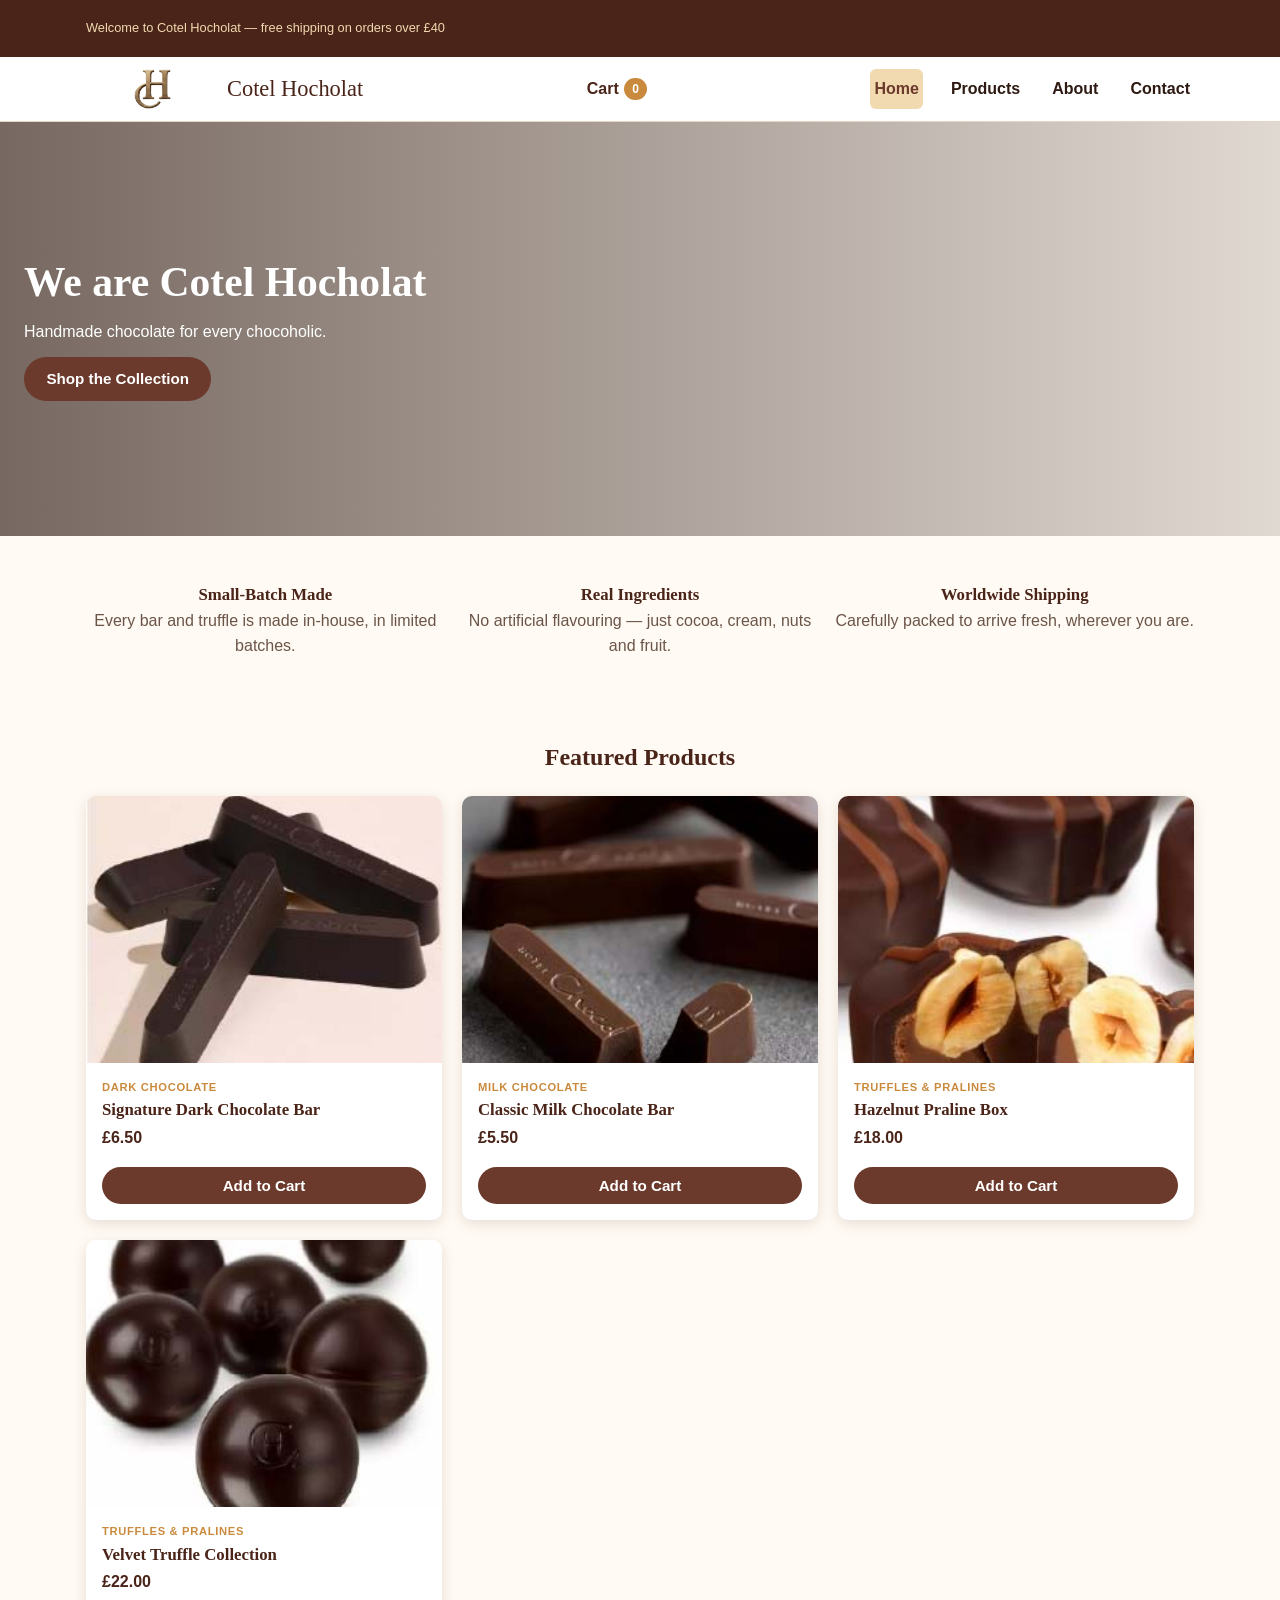
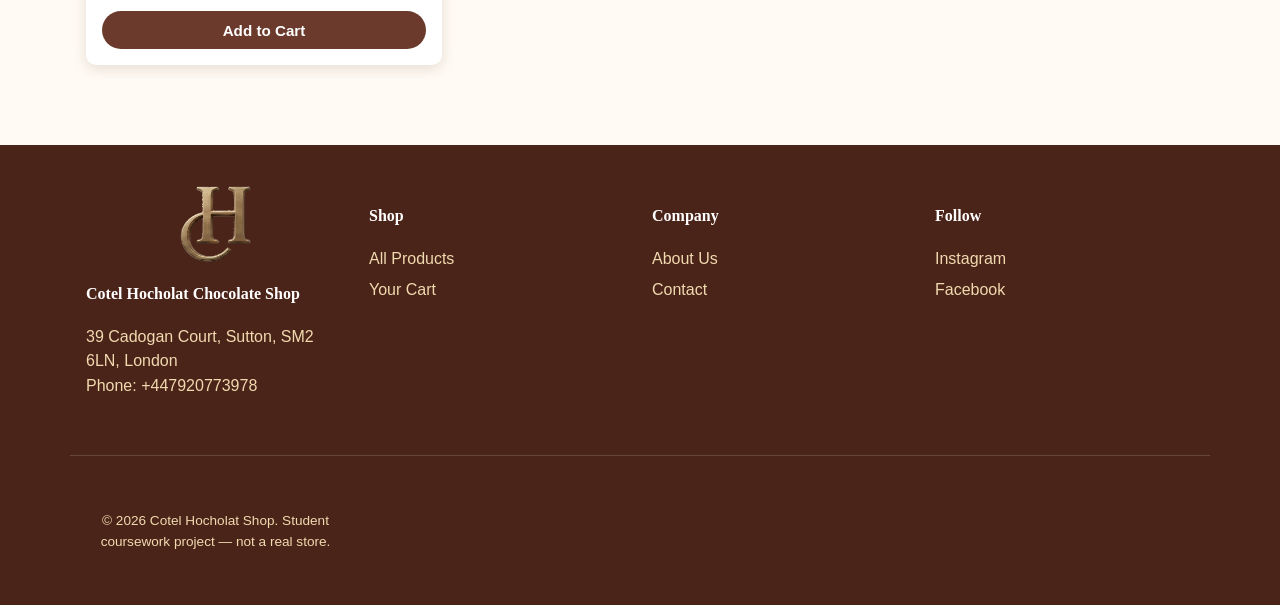
==== index.html @ 2fdb9ab8 "Add files via upload" ====
<!DOCTYPE html>
<html lang="en">
<head>
<meta charset="UTF-8">
<meta name="viewport" content="width=device-width, initial-scale=1">
<title>Cotel Hocholat | Handmade Chocolate Shop</title>
<meta name="description" content="Cotel Hocholat is a small-batch chocolate shop — dark and milk chocolate bars, pralines, truffles, gift boxes and cakes made with real ingredients.">
<link rel="stylesheet" href="../styles/style.css">
<link rel="stylesheet" href="../styles/mobile.css" />
</head>
<body>
<a class="skip-link" href="#main-content">Skip to content</a>

<header class="site-header">
  <div class="top-strip">
    <div class="container">
      <p>Welcome to Cotel Hocholat — free shipping on orders over £40</p>
    </div>
  </div>
  <div class="container nav-bar">
    <a class="brand" href="index.html">
      <img src="../images/logo.png" alt="Cotel Hocholat logo">
      Cotel Hocholat
    </a>
    <button type="button" class="nav-toggle" aria-expanded="false" aria-controls="primary-nav">
      <span class="visually-hidden">Toggle navigation</span>
      <span></span><span></span><span></span>
    </button>
    <nav class="primary-nav" id="primary-nav" aria-label="Primary">
      <ul>
        <li><a href="index.html" aria-current="page">Home</a></li>
        <li><a href="products.html">Products</a></li>
        <li><a href="about.html">About</a></li>
        <li><a href="contact.html">Contact</a></li>
      </ul>
    </nav>
    <a class="nav-cart" href="cart.html">
      Cart <span class="cart-badge" id="cart-count">0</span>
    </a>
  </div>
</header>

<main id="main-content">
  <section class="hero" aria-label="Featured promotion">
    <img src="../images/slide-01.jpg" alt="" >
    <img src="../images/slide-02.jpg" alt="">
    <img src="../images/slide-03.jpg" alt="">
    <img src="../images/slide-04.jpg" alt="">
    <div class="hero__caption">
      <h1>We are Cotel Hocholat</h1>
      <p>Handmade chocolate for every chocoholic.</p>
      <a class="btn btn--primary" href="products.html">Shop the Collection</a>
    </div>
  </section>

  <div class="container">
    <div class="value-props">
      <div class="value-props__item">
        <h3>Small-Batch Made</h3>
        <p>Every bar and truffle is made in-house, in limited batches.</p>
      </div>
      <div class="value-props__item">
        <h3>Real Ingredients</h3>
        <p>No artificial flavouring — just cocoa, cream, nuts and fruit.</p>
      </div>
      <div class="value-props__item">
        <h3>Worldwide Shipping</h3>
        <p>Carefully packed to arrive fresh, wherever you are.</p>
      </div>
    </div>
  </div>

  <section class="section container">
    <h2 class="section__title">Featured Products</h2>
    <div class="product-grid" id="featured-products"></div>
  </section>
</main>

<footer class="site-footer">
  <div class="container">
    <div>
      <img src="../images/footer-logo.png" alt="Cotel Hocholat logo">
      <h4>Cotel Hocholat Chocolate Shop</h4>
      <p>39 Cadogan Court, Sutton, SM2 6LN, London<br>Phone: +447920773978</p>
    </div>
    <div>
      <h4>Shop</h4>
      <ul>
        <li><a href="products.html">All Products</a></li>
        <li><a href="cart.html">Your Cart</a></li>
      </ul>
    </div>
    <div>
      <h4>Company</h4>
      <ul>
        <li><a href="about.html">About Us</a></li>
        <li><a href="contact.html">Contact</a></li>
      </ul>
    </div>
    <div>
      <h4>Follow</h4>
      <ul>
        <li><a href="#">Instagram</a></li>
        <li><a href="#">Facebook</a></li>
      </ul>
    </div>
  </div>
  <div class="container site-footer__bottom">
    <p>&copy; 2026 Cotel Hocholat Shop. Student coursework project — not a real store.</p>
  </div>
</footer>

<script src="../js/products-data.js"></script>
<script src="../js/script.js"></script>
</body>
</html>
---- styles/style.css ----
/* =========================================================
   Cotel Hocholat — original stylesheet, written from scratch.
   Mobile-first. No CSS framework (no Bootstrap/Foundation).
   ========================================================= */

:root {
  --color-bg: #fffaf3;
  --color-surface: #ffffff;
  --color-text: #2e1a12;
  --color-text-muted: #6b5548;
  --color-primary: #6b3a2c;
  --color-primary-dark: #4a2418;
  --color-accent: #c98a3e;
  --color-accent-light: #f1d9b0;
  --color-border: #e6d5c3;
  --color-error: #b3261e;
  --color-success: #2e7d32;
  --font-heading: Georgia, "Times New Roman", serif;
  --font-body: "Segoe UI", Tahoma, Verdana, sans-serif;
  --radius: 10px;
  --shadow-card: 0 4px 14px rgba(46, 26, 18, 0.12);
  --shadow-card-hover: 0 10px 24px rgba(46, 26, 18, 0.2);
}

/* ---------- reset-ish base ---------- */

*,
*::before,
*::after {
  box-sizing: border-box;
}

body {
  margin: 0;
  font-family: var(--font-body);
  color: var(--color-text);
  background: var(--color-bg);
  line-height: 1.55;
}

h1, h2, h3, h4 {
  font-family: var(--font-heading);
  color: var(--color-primary-dark);
  line-height: 1.2;
}

img {
  max-width: 100%;
  display: block;
}

/* The hidden attribute must always win, even over components that set their
   own `display` (e.g. .form uses display:grid, which would otherwise cancel
   the UA [hidden] rule since author styles override the UA stylesheet). */
[hidden] {
  display: none !important;
}

a {
  color: var(--color-primary);
}

.container {
  width: 100%;
  max-width: 1140px;
  margin: 0 auto;
  padding: 0 1rem;
}

.visually-hidden {
  position: absolute;
  width: 1px;
  height: 1px;
  overflow: hidden;
  clip: rect(0 0 0 0);
  white-space: nowrap;
}

/* ---------- focus visibility (accessibility) ---------- */

a:focus-visible,
button:focus-visible,
input:focus-visible,
textarea:focus-visible {
  outline: 3px solid var(--color-accent);
  outline-offset: 2px;
}

/* ---------- skip link ---------- */

.skip-link {
  position: absolute;
  left: 0;
  top: -3rem;
  background: var(--color-primary-dark);
  color: #fff;
  padding: 0.6rem 1rem;
  z-index: 1000;
  transition: top 0.15s ease;
}

.skip-link:focus {
  top: 0;
}

/* ---------- top strip ---------- */

.top-strip {
  background: var(--color-primary-dark);
  color: var(--color-accent-light);
  font-size: 0.8rem;
}

.top-strip .container {
  display: flex;
  justify-content: space-between;
  align-items: center;
  padding-block: 0.35rem;
}

/* ---------- header / nav ---------- */

.site-header {
  background: var(--color-surface);
  border-bottom: 1px solid var(--color-border);
  position: sticky;
  top: 0;
  z-index: 100;
}

.nav-bar {
  display: flex;
  flex-wrap: wrap;
  align-items: center;
  justify-content: space-between;
  padding-block: 0.75rem;
}

.brand {
  display: flex;
  align-items: center;
  gap: 0.5rem;
  text-decoration: none;
  font-family: var(--font-heading);
  font-size: 1.4rem;
  color: var(--color-primary-dark);
}

.brand img {
  height: 40px;
  width: auto;
}

.nav-toggle {
  display: inline-flex;
  flex-direction: column;
  justify-content: center;
  gap: 4px;
  width: 40px;
  height: 36px;
  background: transparent;
  border: 1px solid var(--color-border);
  border-radius: 6px;
  cursor: pointer;
}

.nav-toggle span {
  display: block;
  height: 2px;
  margin: 0 7px;
  background: var(--color-primary-dark);
}

.primary-nav {
  display: none;
  width: 100%;
  order: 3;
}

.primary-nav.is-open {
  display: block;
}

.primary-nav ul {
  list-style: none;
  margin: 0;
  padding: 0.5rem 0 1rem;
  display: flex;
  flex-direction: column;
  gap: 0.25rem;
}

.primary-nav a {
  display: block;
  padding: 0.5rem 0.25rem;
  text-decoration: none;
  color: var(--color-text);
  font-weight: 600;
  border-radius: 6px;
}

.primary-nav a:hover,
.primary-nav a[aria-current="page"] {
  color: var(--color-primary);
  background: var(--color-accent-light);
}

.nav-cart {
  display: flex;
  align-items: center;
  gap: 0.35rem;
  text-decoration: none;
  font-weight: 700;
  color: var(--color-primary-dark);
}

.cart-badge {
  background: var(--color-accent);
  color: #fff;
  border-radius: 999px;
  min-width: 1.4rem;
  height: 1.4rem;
  display: inline-flex;
  align-items: center;
  justify-content: center;
  font-size: 0.75rem;
  padding: 0 0.35rem;
}

/* ---------- buttons ---------- */

.btn {
  display: inline-block;
  border: none;
  border-radius: 999px;
  padding: 0.65rem 1.4rem;
  font-size: 0.95rem;
  font-weight: 700;
  cursor: pointer;
  text-decoration: none;
  transition: background-color 0.15s ease, transform 0.1s ease, box-shadow 0.15s ease;
}

.btn--primary {
  background: var(--color-primary);
  color: #fff;
}

.btn--primary:hover {
  background: var(--color-primary-dark);
  box-shadow: var(--shadow-card);
}

.btn--primary:active {
  transform: scale(0.97);
}

.btn--primary:disabled {
  opacity: 0.6;
  cursor: default;
}

/* ---------- hero ---------- */

.hero {
  position: relative;
  height: 46vh;
  min-height: 280px;
  overflow: hidden;
  color: #fff;
}

.hero img {
  position: absolute;
  inset: 0;
  width: 100%;
  height: 100%;
  object-fit: cover;
  opacity: 0;
  animation: hero-fade 20s infinite;
}

.hero img:nth-child(1) { animation-delay: 0s; }
.hero img:nth-child(2) { animation-delay: 5s; }
.hero img:nth-child(3) { animation-delay: 10s; }
.hero img:nth-child(4) { animation-delay: 15s; }

@keyframes hero-fade {
  0%   { opacity: 0; }
  5%   { opacity: 1; }
  22%  { opacity: 1; }
  27%  { opacity: 0; }
  100% { opacity: 0; }
}

.hero__caption {
  position: relative;
  z-index: 2;
  height: 100%;
  display: flex;
  flex-direction: column;
  align-items: flex-start;
  justify-content: center;
  gap: 0.75rem;
  background: linear-gradient(90deg, rgba(46,26,18,0.65), rgba(46,26,18,0.15));
  padding: 1.5rem;
}

.hero__caption h1,
.hero__caption p {
  color: #fff;
  margin: 0;
}

.hero__caption h1 {
  font-size: clamp(1.6rem, 5vw, 2.6rem);
}

@media (prefers-reduced-motion: reduce) {
  .hero img {
    animation: none;
    opacity: 0;
  }
  .hero img:first-child {
    opacity: 1;
  }
}

/* ---------- icon / value blocks ---------- */

.value-props {
  display: grid;
  gap: 1rem;
  padding-block: 2rem;
  text-align: center;
}

.value-props__item h3 {
  margin-bottom: 0.25rem;
  font-size: 1.05rem;
}

.value-props__item p {
  margin: 0;
  color: var(--color-text-muted);
}

/* ---------- section headings ---------- */

.section {
  padding-block: 2rem;
}

.section__title {
  text-align: center;
  margin-bottom: 1.5rem;
}

/* ---------- product grid & cards ---------- */

.product-grid {
  display: grid;
  grid-template-columns: 1fr;
  gap: 1.25rem;
}

.product-card {
  background: var(--color-surface);
  border-radius: var(--radius);
  box-shadow: var(--shadow-card);
  overflow: hidden;
  display: flex;
  flex-direction: column;
  transition: box-shadow 0.2s ease, transform 0.2s ease;
}

.product-card:hover {
  box-shadow: var(--shadow-card-hover);
  transform: translateY(-3px);
}

.product-card__link {
  text-decoration: none;
  color: inherit;
}

.product-card img {
  aspect-ratio: 4 / 3;
  object-fit: cover;
  width: 100%;
}

.product-card__body {
  padding: 1rem;
}

.product-card__category {
  text-transform: uppercase;
  font-size: 0.7rem;
  letter-spacing: 0.06em;
  color: var(--color-accent);
  font-weight: 700;
  margin: 0 0 0.25rem;
}

.product-card__name {
  font-size: 1.05rem;
  margin: 0 0 0.35rem;
}

.product-card__price {
  font-weight: 700;
  color: var(--color-primary-dark);
  margin: 0;
}

.product-card .btn {
  margin: 0 1rem 1rem;
}

/* ---------- category filter ---------- */

.category-filter {
  display: flex;
  flex-wrap: wrap;
  gap: 0.5rem;
  margin-bottom: 1.5rem;
}

.filter-btn {
  border: 1px solid var(--color-border);
  background: var(--color-surface);
  color: var(--color-text);
  border-radius: 999px;
  padding: 0.4rem 1rem;
  font-size: 0.85rem;
  cursor: pointer;
}

.filter-btn:hover {
  border-color: var(--color-primary);
}

.filter-btn.is-active {
  background: var(--color-primary);
  border-color: var(--color-primary);
  color: #fff;
}

/* ---------- product detail ---------- */

.product-detail {
  display: grid;
  gap: 1.5rem;
  padding-block: 2rem;
}

.product-detail__image img {
  border-radius: var(--radius);
  box-shadow: var(--shadow-card);
}

.product-detail__price {
  font-size: 1.4rem;
  font-weight: 700;
  color: var(--color-primary-dark);
}

.product-detail__description {
  color: var(--color-text-muted);
}

.qty-control {
  display: flex;
  align-items: center;
  gap: 0.5rem;
  margin-block: 1rem;
}

.qty-control label {
  margin-right: 0.25rem;
  font-weight: 600;
}

.qty-btn {
  width: 2.2rem;
  height: 2.2rem;
  border-radius: 50%;
  border: 1px solid var(--color-border);
  background: var(--color-surface);
  font-size: 1.1rem;
  cursor: pointer;
  line-height: 1;
}

.qty-btn:hover {
  background: var(--color-accent-light);
}

.qty {
  width: 3.5rem;
  text-align: center;
  padding: 0.4rem;
  border: 1px solid var(--color-border);
  border-radius: 6px;
  font-size: 1rem;
}

/* ---------- cart page ---------- */

.cart-table-wrapper {
  overflow-x: auto;
}

.cart-table {
  width: 100%;
  border-collapse: collapse;
  min-width: 560px;
}

.cart-table th,
.cart-table td {
  padding: 0.75rem 0.5rem;
  border-bottom: 1px solid var(--color-border);
  text-align: left;
  vertical-align: middle;
}

.cart-table__image img {
  width: 64px;
  height: 64px;
  object-fit: cover;
  border-radius: 6px;
}

.cart-table__name a {
  text-decoration: none;
  font-weight: 600;
}

.cart-remove-btn {
  width: 2rem;
  height: 2rem;
  border-radius: 50%;
  border: 1px solid var(--color-border);
  background: var(--color-surface);
  color: var(--color-error);
  font-size: 1.1rem;
  cursor: pointer;
  line-height: 1;
}

.cart-remove-btn:hover {
  background: var(--color-error);
  color: #fff;
  border-color: var(--color-error);
}

.cart-summary {
  margin-top: 1.5rem;
  padding: 1.25rem;
  background: var(--color-surface);
  border-radius: var(--radius);
  box-shadow: var(--shadow-card);
  max-width: 360px;
  margin-left: auto;
}

.cart-summary__row {
  display: flex;
  justify-content: space-between;
  padding-block: 0.35rem;
}

.cart-summary__row--total {
  font-weight: 700;
  font-size: 1.1rem;
  border-top: 1px solid var(--color-border);
  margin-top: 0.35rem;
  padding-top: 0.6rem;
}

.empty-state {
  text-align: center;
  color: var(--color-text-muted);
  padding: 2rem 0;
}

/* ---------- forms (contact page) ---------- */

.form {
  max-width: 560px;
  display: grid;
  gap: 1rem;
}

.form-field {
  display: grid;
  gap: 0.35rem;
}

.form-field label {
  font-weight: 600;
}

.form-field input,
.form-field textarea {
  padding: 0.65rem 0.75rem;
  border: 1px solid var(--color-border);
  border-radius: 6px;
  font: inherit;
}

.form-field input[aria-invalid="true"],
.form-field textarea[aria-invalid="true"] {
  border-color: var(--color-error);
}

.form-error {
  color: var(--color-error);
  font-size: 0.85rem;
  min-height: 1.1em;
}

.form-success {
  background: #eaf6ea;
  border: 1px solid var(--color-success);
  color: var(--color-success);
  padding: 1rem;
  border-radius: var(--radius);
}

/* ---------- about / contact content ---------- */

.prose {
  max-width: 720px;
}

.prose p {
  color: var(--color-text-muted);
}

.contact-details {
  list-style: none;
  padding: 0;
  margin: 1.5rem 0 0;
  display: grid;
  gap: 0.5rem;
}

/* ---------- footer ---------- */

.site-footer {
  background: var(--color-primary-dark);
  color: var(--color-accent-light);
  margin-top: 3rem;
}

.site-footer .container {
  display: grid;
  gap: 1.5rem;
  padding-block: 2.5rem;
}

.site-footer h4 {
  color: #fff;
  font-size: 1rem;
}

.site-footer ul {
  list-style: none;
  padding: 0;
  margin: 0;
  display: grid;
  gap: 0.4rem;
}

.site-footer a {
  color: var(--color-accent-light);
  text-decoration: none;
}

.site-footer a:hover {
  text-decoration: underline;
}

.site-footer__bottom {
  border-top: 1px solid rgba(255,255,255,0.15);
  font-size: 0.85rem;
  text-align: center;
  padding-top: 1.25rem;
}

/* =========================================================
   Responsive breakpoints — mobile-first, min-width up
   ========================================================= */

@media (min-width: 640px) {
  .product-grid {
    grid-template-columns: repeat(2, 1fr);
  }

  .value-props {
    grid-template-columns: repeat(3, 1fr);
  }

  .product-detail {
    grid-template-columns: 1fr 1fr;
    align-items: start;
  }

  .site-footer .container {
    grid-template-columns: repeat(2, 1fr);
  }
}

@media (min-width: 900px) {
  .nav-toggle {
    display: none;
  }

  .primary-nav {
    display: block;
    order: 2;
    width: auto;
  }

  .primary-nav ul {
    flex-direction: row;
    padding: 0;
    gap: 1.5rem;
  }

  .nav-bar {
    flex-wrap: nowrap;
  }
}

@media (min-width: 1024px) {
  .product-grid {
    grid-template-columns: repeat(3, 1fr);
  }

  .site-footer .container {
    grid-template-columns: repeat(4, 1fr);
  }
}
---- styles/mobile.css ----
body{
    font-family:helvetica, arial, sans-serif;
    font-size:1em;
    margin:0;
    padding:0;
}
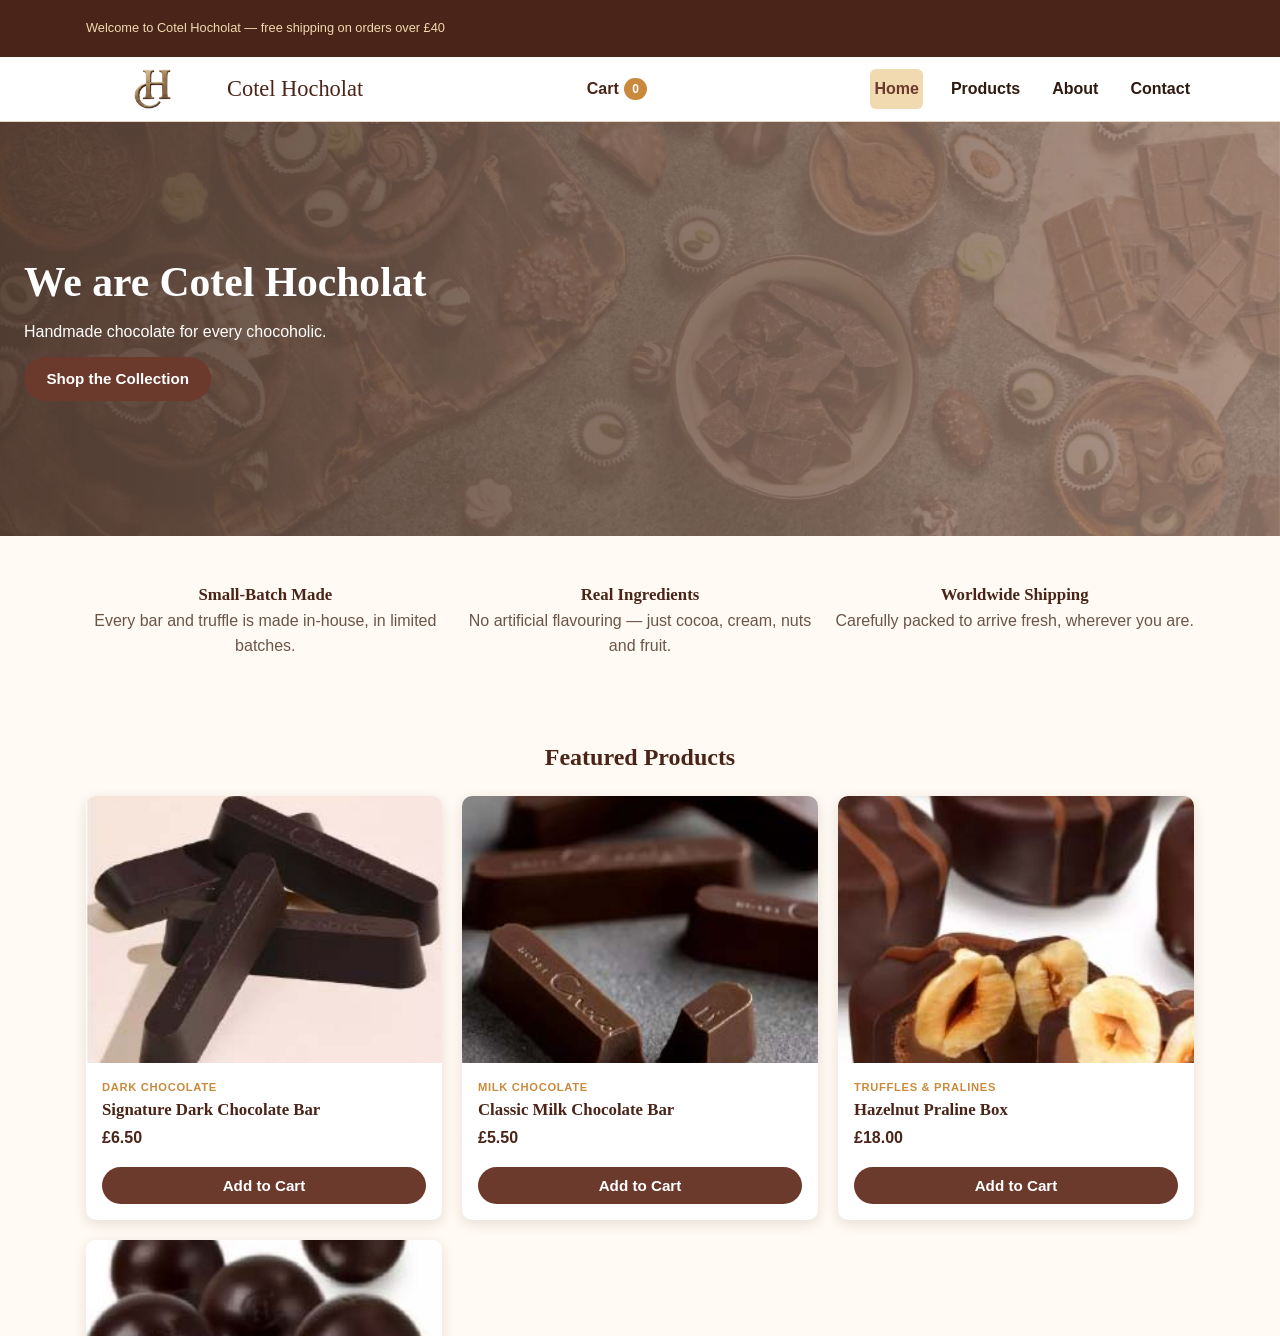
==== commit d78b28b8: "Add files via upload" ====
--- a/index.html
+++ b/index.html
@@ -2,115 +2,10 @@
 <html lang="en">
 <head>
 <meta charset="UTF-8">
-<meta name="viewport" content="width=device-width, initial-scale=1">
-<title>Cotel Hocholat | Handmade Chocolate Shop</title>
-<meta name="description" content="Cotel Hocholat is a small-batch chocolate shop — dark and milk chocolate bars, pralines, truffles, gift boxes and cakes made with real ingredients.">
-<link rel="stylesheet" href="../styles/style.css">
-<link rel="stylesheet" href="../styles/mobile.css" />
+<meta http-equiv="refresh" content="0; url=pages/index.html">
+<title>Cotel Hocholat</title>
 </head>
 <body>
-<a class="skip-link" href="#main-content">Skip to content</a>
-
-<header class="site-header">
-  <div class="top-strip">
-    <div class="container">
-      <p>Welcome to Cotel Hocholat — free shipping on orders over £40</p>
-    </div>
-  </div>
-  <div class="container nav-bar">
-    <a class="brand" href="index.html">
-      <img src="../images/logo.png" alt="Cotel Hocholat logo">
-      Cotel Hocholat
-    </a>
-    <button type="button" class="nav-toggle" aria-expanded="false" aria-controls="primary-nav">
-      <span class="visually-hidden">Toggle navigation</span>
-      <span></span><span></span><span></span>
-    </button>
-    <nav class="primary-nav" id="primary-nav" aria-label="Primary">
-      <ul>
-        <li><a href="index.html" aria-current="page">Home</a></li>
-        <li><a href="products.html">Products</a></li>
-        <li><a href="about.html">About</a></li>
-        <li><a href="contact.html">Contact</a></li>
-      </ul>
-    </nav>
-    <a class="nav-cart" href="cart.html">
-      Cart <span class="cart-badge" id="cart-count">0</span>
-    </a>
-  </div>
-</header>
-
-<main id="main-content">
-  <section class="hero" aria-label="Featured promotion">
-    <img src="../images/slide-01.jpg" alt="" >
-    <img src="../images/slide-02.jpg" alt="">
-    <img src="../images/slide-03.jpg" alt="">
-    <img src="../images/slide-04.jpg" alt="">
-    <div class="hero__caption">
-      <h1>We are Cotel Hocholat</h1>
-      <p>Handmade chocolate for every chocoholic.</p>
-      <a class="btn btn--primary" href="products.html">Shop the Collection</a>
-    </div>
-  </section>
-
-  <div class="container">
-    <div class="value-props">
-      <div class="value-props__item">
-        <h3>Small-Batch Made</h3>
-        <p>Every bar and truffle is made in-house, in limited batches.</p>
-      </div>
-      <div class="value-props__item">
-        <h3>Real Ingredients</h3>
-        <p>No artificial flavouring — just cocoa, cream, nuts and fruit.</p>
-      </div>
-      <div class="value-props__item">
-        <h3>Worldwide Shipping</h3>
-        <p>Carefully packed to arrive fresh, wherever you are.</p>
-      </div>
-    </div>
-  </div>
-
-  <section class="section container">
-    <h2 class="section__title">Featured Products</h2>
-    <div class="product-grid" id="featured-products"></div>
-  </section>
-</main>
-
-<footer class="site-footer">
-  <div class="container">
-    <div>
-      <img src="../images/footer-logo.png" alt="Cotel Hocholat logo">
-      <h4>Cotel Hocholat Chocolate Shop</h4>
-      <p>39 Cadogan Court, Sutton, SM2 6LN, London<br>Phone: +447920773978</p>
-    </div>
-    <div>
-      <h4>Shop</h4>
-      <ul>
-        <li><a href="products.html">All Products</a></li>
-        <li><a href="cart.html">Your Cart</a></li>
-      </ul>
-    </div>
-    <div>
-      <h4>Company</h4>
-      <ul>
-        <li><a href="about.html">About Us</a></li>
-        <li><a href="contact.html">Contact</a></li>
-      </ul>
-    </div>
-    <div>
-      <h4>Follow</h4>
-      <ul>
-        <li><a href="#">Instagram</a></li>
-        <li><a href="#">Facebook</a></li>
-      </ul>
-    </div>
-  </div>
-  <div class="container site-footer__bottom">
-    <p>&copy; 2026 Cotel Hocholat Shop. Student coursework project — not a real store.</p>
-  </div>
-</footer>
-
-<script src="../js/products-data.js"></script>
-<script src="../js/script.js"></script>
+<p>Redirecting to <a href="pages/index.html">Cotel Hocholat</a>&hellip;</p>
 </body>
-</html>
+</html>
